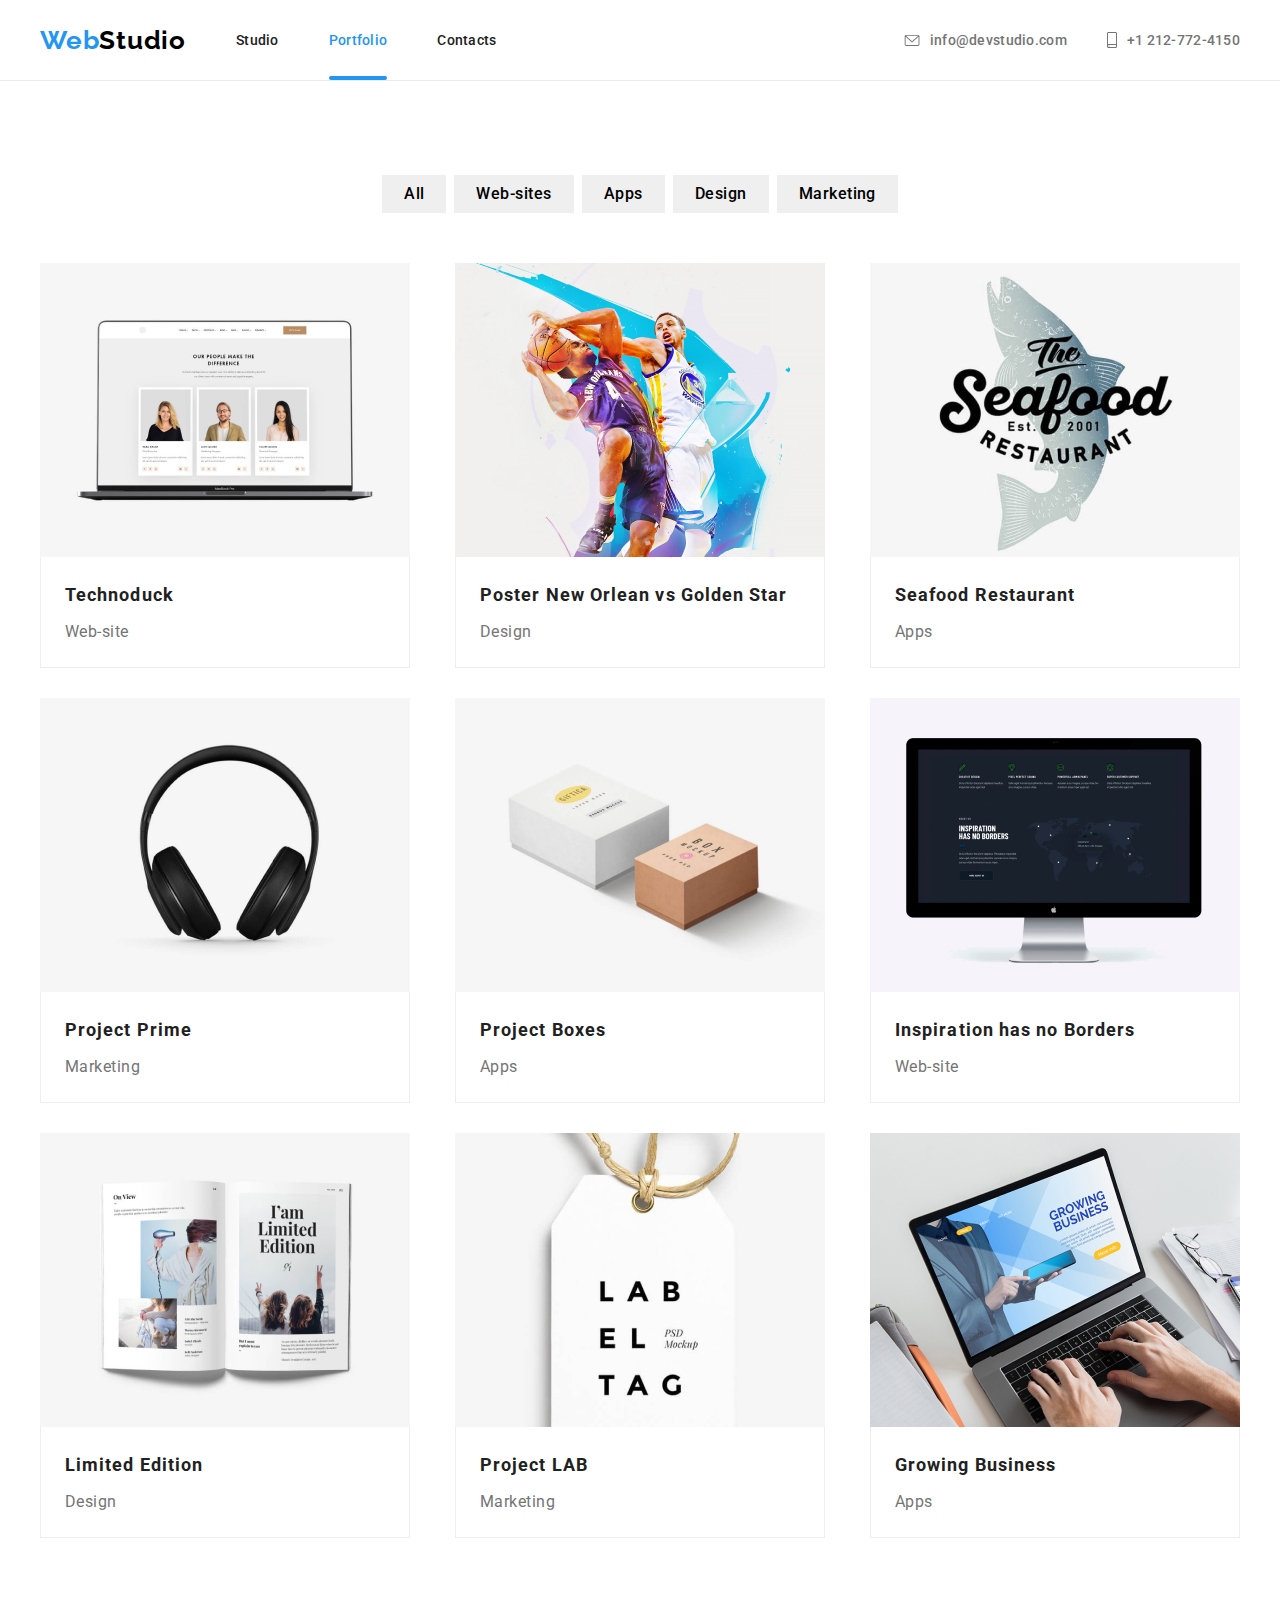
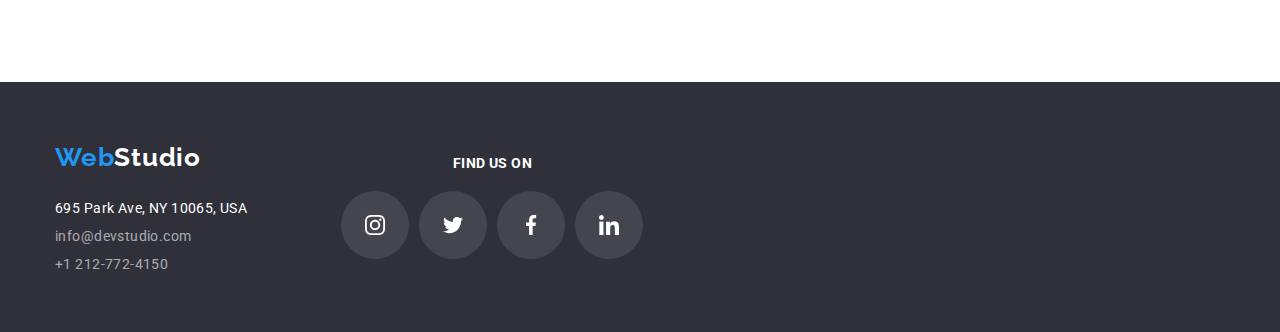
==== portofolio.html @ e187f2ac "homework-6" ====
<!DOCTYPE html>
<html lang="en">
  <head>
    <meta charset="UTF-8" />
    <meta name="viewport" content="width=device-width, initial-scale=1.0" />
    <title>Portofolio</title>
    <link rel="preconnect" href="https://fonts.googleapis.com" />
    <link rel="preconnect" href="https://fonts.gstatic.com"/>
    <link
      href="https://fonts.googleapis.com/css2?family=Dancing+Script&family=Raleway:wght@400;700&family=Roboto:wght@400;500;700;900&display=swap"
      rel="stylesheet"
    />
    <link rel="stylesheet" href="css/styles.css" />
  </head>

  <body>
    <!-- Section header -->
    <header class="header-page">
      <div class="global-container-nav">
        <nav class="navigation-bar">
          <a href="./index.html" class="header-logo"
            >Web<span class="word-logo">Studio</span>
          </a>
          <ul class="container-bar">
            <li>
              <a href="./index.html">Studio </a>
            </li>
            <li>
              <a href="./portofolio.html" class="current">Portfolio</a>
            </li>
            <li>
              <a href="#">Contacts</a>
            </li>
          </ul>
        </nav>
        <div class="items-contact">
        <a href="mailto:info@devstudio.com" class="contact-item"
          ><svg class="mail" width="16" height="12">
            <use xlink:href="./symbol-defs.svg#icon-envelope"></use></svg
          >info@devstudio.com</a
        >
        <a href="tel:+1-212-772-4150" class="contact-item"
          ><svg class="smartphone" width="10" height="16">
            <use xlink:href="./symbol-defs.svg#icon-smartphone"></use></svg
          >+1 212-772-4150</a
        >
      </div>
    </header>
    <main>
      <!-- Our projects -->
      <section class="section-projects">
        <div class="container-projects">
          <ul class="button-field list">
            <li>
              <button type="button" class="button-categories">
                <span class="button-title">All</span>
              </button>
            </li>
            <li>
              <button type="button" class="button-categories">
                <span class="button-title">Web-sites</span>
              </button>
            </li>
            <li>
              <button type="button" class="button-categories">
                <span class="button-title">Apps</span>
              </button>
            </li>
            <li>
              <button type="button" class="button-categories">
                <span class="button-title">Design</span>
              </button>
            </li>
            <li>
              <button type="button" class="button-categories">
                <span class="button-title">Marketing</span>
              </button>
            </li>
          </ul>
          <ul class="section-gallery list">
            <li class="portfolio-item">
              <img
                class="card-photo"
                src="./images/team.jpg"
                alt="Present the team"
                width="370"
              />
              <div class="card-information">
                <h3 class="card-title">Technoduck</h3>
                <p class="card-category">Web-site</p>
              </div>
                <p class="description-project">Technoduck is a state-of-the-art coronavirus distribution platform. Companies use this platform for digital espionage and attacks on competitors' secure servers.</p>
              </li>
            <li class="portfolio-item">
              <img
                class="card-photo"
                src="./images/basketball.jpg"
                alt="Two basketball players holding a high ball."
                width="370"
              />
              <div class="card-information">
                <h3 class="card-title">Poster New Orlean vs Golden Star</h3>
                <p class="card-category">Design</p>
              </div>
              <p class="description-project">Lorem ipsum dolor sit amet consectetur adipisicing elit. Tempora expedita, optio doloremque hic sequi necessitatibus exercitationem eum modi accusantium illum?</p>

            </li>
            <li class="portfolio-item">
              <img
                class="card-photo"
                src="./images/seafood.jpg"
                alt="Restaurant logo The Seafood"
                width="370"
              />
              <div class="card-information">
                <h3 class="card-title">Seafood Restaurant</h3>
                <p class="card-category">Apps</p>
              </div>
              <p class="description-project">Lorem ipsum dolor sit amet consectetur, adipisicing elit. Placeat accusamus reiciendis dolore error ad officiis libero quidem neque debitis nulla.</p>
            </li>
            <li class="portfolio-item">
              <img
                class="card-photo"
                src="./images/headsets.jpg"
                alt="Audio headsets"
                width="370"
              />
              <div class="card-information">
                <h3 class="card-title">Project Prime</h3>
                <p class="card-category">Marketing</p>
              </div>
              <p class="description-project">Lorem ipsum dolor sit, amet consectetur adipisicing elit. Accusantium, dignissimos ipsum ut velit porro architecto vitae esse quo fuga enim.</p>
            </li>
            <li class="portfolio-item">
              <img
                class="card-photo"
                src="./images/box.jpg"
                alt="Two boxes with message"
                width="370"
              />
              <div class="card-information">
                <h3 class="card-title">Project Boxes</h3>
                <p class="card-category">Apps</p>
              </div>
              <p class="description-project">Lorem ipsum dolor sit amet consectetur adipisicing elit. Sit consequuntur accusamus reprehenderit tenetur hic quis vitae corrupti ipsa ea perferendis.</p>
            </li>
            <li class="portfolio-item">
              <img
                class="card-photo"
                src="./images/presentation.jpg"
                alt="Presentation of the principales tasks with a motto"
                width="370"
              />
              <div class="card-information">
                <h3 class="card-title">Inspiration has no Borders</h3>
                <p class="card-category">Web-site</p>
              </div>
              <p class="description-project">Lorem ipsum dolor sit amet consectetur adipisicing elit. Nostrum consequuntur modi aperiam ullam unde animi quae sequi, atque delectus optio!</p>
            </li>
            <li class="portfolio-item">
              <img
                class="card-photo"
                src="./images/book.jpg"
                alt="An open book with a motto"
                width="370"
              />
              <div class="card-information">
                <h3 class="card-title">Limited Edition</h3>
                <p class="card-category">Design</p>
              </div>
              <p class="description-project">Lorem ipsum dolor sit amet consectetur adipisicing elit. Exercitationem ab provident natus enim magnam doloremque consequatur, sint facilis est quasi!</p>
            </li>
            <li class="portfolio-item">
              <img
                class="card-photo"
                src="./images/paper.jpg"
                alt="A paper gift with message LAB"
                width="370"
              />
              <div class="card-information">
                <h3 class="card-title">Project LAB</h3>
                <p class="card-category">Marketing</p>
              </div>
              <p class="description-project">Lorem ipsum dolor sit amet consectetur adipisicing elit. Enim necessitatibus voluptatum ea alias odio quidem dolor praesentium earum laudantium aliquid.</p>
            </li>
            <li class="portfolio-item">
              <img
                class="card-photo"
                src="./images/growing-business.jpg"
                alt="How to growing our business"
                width="370"
              />
              <div class="card-information">
                <h3 class="card-title">Growing Business</h3>
                <p class="card-category">Apps</p>
              </div>
              <p class="description-project">Lorem ipsum dolor sit amet consectetur adipisicing elit. Tempore ullam voluptate cupiditate quidem hic exercitationem minus incidunt eligendi earum expedita?</p>
            </li>
          </ul>
        </div>
      </section>
    </main>
    <!-- Section Footer -->
    <footer class="footer-page">
      <div class="container-footer">
        <div class="footer-page-flex">
          <div>
            <a href="./index.html" class="footer-logo"
              >Web<span class="word-logo-footer">Studio</span>
            </a>
            <address class="contact-items-footer">
              <ul>
                <li class="address-item">
                  <a
                    href="https://www.google.com/maps/place/695+Park+Ave,+New+York,+NY+10065,+Statele+Unite+ale+Americii/@40.7689034,-73.9676005,17z/data=!3m1!4b1!4m6!3m5!1s0x89c258ebe8836e8f:0xa007c44e7c4aa0eb!8m2!3d40.7688994!4d-73.9650256!16s%2Fg%2F11c250btd8?entry=ttu"
                    target="_blank"
                    rel="noopener nofollow noreferrer"
                    class="address-office"
                    >695 Park Ave, NY 10065, USA</a
                  >
                </li>
                <li class="address-item">
                  <a href="mailto:info@devstudio.com ">info@devstudio.com</a>
                </li>
                <li class="address-item">
                  <a href="tel:+1-212-772-4150">+1 212-772-4150</a>
                </li>
              </ul>
            </address>
          </div>
          <div class="container-icon-footer">
            <h2>find us on</h2>
            <ul class="footer-icon-social">
              <li class="item-icon-footer">
                <a
                  href="https://www.instagram.com/ "
                  class="link-icon-footer"
                  target="_blank"
                >
                  <svg class="icon-social-media">
                    <use
                      xlink:href="./symbol-defs.svg#icon-instagram"
                    ></use></svg
                ></a>
              </li>
              <li class="item-icon-footer">
                <a
                  href="https://twitter.com/"
                  class="link-icon-footer"
                  target="_blank"
                >
                  <svg class="icon-social-media">
                    <use xlink:href="./symbol-defs.svg#icon-twitter"></use></svg
                ></a>
              </li>
              <li class="item-icon-footer">
                <a
                  href="https://www.facebook.com/"
                  class="link-icon-footer"
                  target="_blank"
                >
                  <svg class="icon-social-media">
                    <use
                      xlink:href="./symbol-defs.svg#icon-facebook"
                    ></use></svg
                ></a>
              </li>
              <li class="item-icon-footer">
                <a
                  href="https://ro.linkedin.com/"
                  class="link-icon-footer"
                  target="_blank"
                >
                  <svg class="icon-social-media">
                    <use
                      xlink:href="./symbol-defs.svg#icon-linkedin"
                    ></use></svg
                ></a>
              </li>
            </ul>
          </div>
        </div>
      </div>
    </footer>
  </body>
</html>
---- css/styles.css ----
:root {
  --bkground-color: #fff;
  --bkground-title: #2f303a;
  --heading-title-color: #ffffff;
  --word1st-logo-color: #2196f3;
  --word2sd-logo-color: #000000;
  --word2sd-logo-footer: #fff;
  --links-color: #212121;
  --contacts-color: #757575;
  --links-pseudoclasses: #2196f3;
  --bkground-button: #2196f3;
  --headings-color: #212121;
  --paragraph-color: #757575;
  --font-family: "Roboto", "sans-serif";
  --color-title: #fff;
  --color-button-title: #fff;
  --bg-icon-targets: #f5f4fa;
  --bg-section-team: #f5f4fa;
  --bg-social-media-team: #fff;
  --bg-cards-team: #fff;
  --fill-social-media-team: #afb1b8;
  --fill-color-company: #afb1b8;
  --border-color-company: #afb1b8;
  --fill-company-hover: #2196f3;
  --border-company-hover: #2196f3;
  --color-address: #fff;
  --color-contacts-footer: #ffffff99;
  --headings-color-footer: #fff;
  --fill-social-media-footer: #fff;
  --bg-social-media-footer: rgba(255, 255, 255, 0.1);
  --fill-social-media-hover: #fff;
  --bg-social-media-hover: #2196f3;
  --border-bottom-links-nav: rgba(33, 150, 243, 1);
  --time-tranzition-hover: 250ms cubic-bezier(0.4, 0, 0.2, 1);
  /* Modal window */
  --modal-bg: rgba(0, 0, 0, 0.2);
  --modal-content-bg: rgba(255, 255, 255, 1);
  --close-btn-bg: #fff;
  --close-btn-color: rgba(0, 0, 0, 1);
  --close-btn-border: rgba(0, 0, 0, 0.1);
  --close-btn-hover: rgba(33, 150, 243, 1);
  --title-modal: #212121;
  --label-title: #757575;
  --fill-input-svg: rgba(33, 150, 243, 1);
  --placeholder-color: rgba(117, 117, 117, 0.5);
  --border-input-form: 1px solid rgba(33, 33, 33, 0.2);
  --border-focus-input-form: 1px solid #2196f3;
  --title-terms: #757575;
  --title-link-terms: #2196f3;
  --color-btn-validate: #fff;
  --bg-btn-validate: #188ce8;

  /* Variabiles Portofolio */
  --color-button: #212121;
  --bg-shadow-button-categories: #f5f4fa;
  --color-button-hover: #fff;
  --color-button-active: #fff;
  --bg-button-hover: #2196f3;
  --bg-button-active: #2196f3;
  --color-border-card: rgba(238, 238, 238, 1);
  --bg-shadow-cards: #fff;
}

body {
  font-family: var(--font-family);
  width: 100vw;
  margin: 0;
}
p,
h1,
h2,
h3,
h4,
h5,
h6 {
  margin: 0;
}
ul,
li {
  margin: 0;
  padding: 0;
}
img {
  display: block;
  max-width: 100%;
  height: auto;
}
main {
  width: 100vw;
  height: auto;
}
/* Header logo */
.header-page {
  background-color: var(--bk-color);
  font-family: "Raleway", sans-serif;
  display: flex;
  align-items: center;
  justify-content: center;
  border-bottom: 1px solid #ececec;
}
.header-logo {
  display: block;
  color: var(--word1st-logo-color);
  font-family: Raleway;
  font-size: 1.625rem;
  font-style: normal;
  font-weight: 700;
  line-height: normal;
  letter-spacing: 0.04875rem;
  text-decoration: none;
  /* width: 145px; */
  padding-top: 24px;
  padding-bottom: 25px;
  margin-right: 50px;
}
.word-logo {
  color: var(--word2sd-logo-color);
}

.header-logo:active {
  color: var(--links-pseudoclasses);
}
/* Navigation bar*/
.global-container-nav {
  max-width: 1200px;
  width: 100vw;
  margin: 0 auto;
  display: flex;
  justify-content: space-between;
}
.navigation-bar {
  display: flex;
  align-items: center;
  /* width: 497px; */
  justify-content: space-between;
}
.container-bar {
  display: flex;
  align-items: center;
  list-style: none;
  /* width: 259px;  */
  padding: 32px 0;
}
.container-bar li:not(:last-child) {
  margin-right: 50px;
}

.header-page .container-bar a {
  display: block;
  color: var(--links-color);
  font-family: Roboto;
  font-size: 0.875rem;
  font-style: normal;
  font-weight: 500;
  line-height: normal;
  letter-spacing: 0.0175rem;
  text-decoration: none;
  transition: color var(--time-tranzition-hover);
}
.header-page .container-bar a:hover,
.header-page .container-bar .item-bar a:focus {
  color: var(--links-pseudoclasses);
}
.header-page .container-bar a:active {
  color: var(--links-pseudoclasses);
}
.header-page .container-bar .current {
  color: var(--links-pseudoclasses);
  position: relative;
  /* border-bottom: 4px solid var(--border-bottom-links-nav);
        border-radius: 2px;
         padding-bottom: 24px;  */
}

.current::after {
  content: "";
  position: absolute;
  top: 44px;
  display: block;
  width: 100%;
  height: 4px;
  background-color: var(--border-bottom-links-nav);
  border-radius: 2px;
}
.header-page .contact-item:not(:last-child) {
  margin-right: 40px;
}

.items-contact {
  display: flex;
  align-items: center;
  padding-top: 32px;
  padding-bottom: 32px;
}
.mail {
  margin-right: 10px;
}
.smartphone {
  margin-right: 10px;
}

.items-contact:not(:last-child) {
  margin-right: 40px;
}

.items-contact a {
  color: var(--contacts-color);
  font-family: Roboto;
  font-size: 0.875rem;
  font-style: normal;
  font-weight: 500;
  line-height: normal;
  letter-spacing: 0.0175rem;
  text-decoration: none;
  display: flex;
  align-items: center;
  transition: color var(--time-tranzition-hover);
}
.contact-item svg {
  fill: currentColor;
}

.header-page .contact-item:hover,
.header-page .contact-item:focus {
  color: var(--links-pseudoclasses);
}
/* Section title page*/
.section-title {
  background-color: var(--bkground-title);
  display: flex;
  justify-content: center;
  margin: 0 auto;
  background-color: #c4c4c4;
  background-image: linear-gradient(
      rgba(47, 48, 58, 0.4),
      rgba(47, 48, 58, 0.4)
    ),
    url("../images/background.jpg");
  height: 100%;
  background-size: cover;
  background-position: center;
}
.container-title {
  max-width: 1200px;
  width: 100vw;
  display: flex;
  align-items: center;
  flex-direction: column;
  padding: 200px 0;
  margin: 0 auto;
}
.container-title h1 {
  color: var(--heading-title-color);
  text-align: center;
  font-family: Roboto;
  font-size: 2.75rem;
  font-style: normal;
  font-weight: 900;
  line-height: 3.75rem;
  letter-spacing: 0.165rem;
  text-transform: uppercase;
  width: 696px;
  margin-bottom: 30px;
}

/* .title-button{
    color: var(--color-button-title);
    text-align: center;
    font-family: inherit;
    font-size: 1rem;
    font-style: normal;
    font-weight: 700;
    line-height: 1.875rem;
    letter-spacing: 0.06rem;
    width: 161px;
    } */
.request {
  color: var(--color-button-title);
  text-align: center;
  font-family: inherit;
  font-size: 1rem;
  font-style: normal;
  font-weight: 700;
  line-height: 1.875rem;
  letter-spacing: 0.06rem;
  border-radius: 0.25rem;
  background-color: var(--bkground-button);
  box-shadow: 0px 4px 4px 0px #00000026;
  border: none;
  padding: 10px 20px;
  transition: background-color var(--time-tranzition-hover),
    color var(--time-tranzition-hover);
}
.section-title .request:hover {
  background-color: #188ce8;
  color: #ffffff;
}

/* Modal */
.modal {
  position: fixed;
  left: 0px;
  top: 0px;
  width: 100%;
  height: 100%;
  background-color: var(--modal-bg);
  display: flex;
  justify-content: center;
  align-items: center;
  /* varianta 1
        transition: visibility var(--time-tranzition-hover), 
                    opacity var(--time-tranzition-hover);  */
  /* animation: animate75 3000ms 1 1000ms; */
  transition: opacity 0.15s linear;
}

.is-hidden {
  visibility: hidden;
  opacity: 0;
}

.modal-content {
  position: relative;
  width: 528px;
  height: 581px;
  background-color: var(--modal-content-bg);
  box-shadow: 0px 1px 3px rgba(0, 0, 0, 0.12), 0px 1px 1px rgba(0, 0, 0, 0.14),
    0px 2px 1px rgba(0, 0, 0, 0.2);
  border-radius: 4px;
  padding: 40px;
  /* varianta 1
        transition-property:background-color var(--time-tranzition-hover), 
                            box-shadow var(--time-tranzition-hover), 
                            border-radius var(--time-tranzition-hover); */
  /* varianta2
        animation: animate75 3000ms 1 1000ms; */
  /* varianta 3
        animation: fadeIn 5s forwards; */
  /* varainta 4 */
  transition: opacity 0.15s linear;
}
/* @keyframes fadeIn {

        from {
             opacity: 0;
             }
        to { 
            opacity: 1; 
        }
      } */
/* varianta2
      @keyframes animate75 {
        0% {
          transform: scale(1);
        }
      
        50% {
          transform: scale(0.75);
        }
      
        100% {
          transform: scale(1);
        }
     } */

.modal-header .close-btn {
  position: absolute;
  right: 8px;
  top: 8px;
  height: 30px;
  width: 30px;
  padding: 6px;
  border-radius: 50%;
  border: 1px solid var(--close-btn-border);
  cursor: pointer;
  transition: fill var(--time-tranzition-hover);
}
.modal-header .close-btn:hover {
  fill: var(--close-btn-hover);
}
.modal-header {
  margin-bottom: 12px;
}
.title-modal {
  color: var(--title-modal);
  text-align: center;
  font-family: Roboto;
  font-size: 20px;
  font-style: normal;
  font-weight: 700;
  line-height: normal;
  letter-spacing: 0.6px;
}
/* Form for modal */
.contact-form {
  display: flex;
  flex-direction: column;
  gap: 10px;
}
.form-section {
  display: flex;
  flex-direction: column;
  gap: 4px;
}
.container-input {
  display: flex;
  flex-direction: column;
  position: relative;
  cursor: pointer;
}
.title-label {
  color: var(--label-title);
  font-family: Roboto;
  font-size: 12px;
  font-style: normal;
  font-weight: 400;
  line-height: normal;
  letter-spacing: 0.12px;
}
.input-contacts {
  height: 40px;
  padding: 11px 12px 11px 42px;
}
.icon-modal {
  width: 18px;
  height: 18px;
  position: absolute;
  /* daca punem 50% centraza doar coltul. Pentru a centra tot iconul facem 18/2=9 */
  top: calc(50% - 9px);
  left: 12px;
  transition: fill var(--time-tranzition-hover);
}
.input-contacts:focus + .icon-modal {
  fill: var(--fill-input-svg);
}
.reviews {
  height: 120px;
  padding: 12px 16px;
}

.input-contacts,
.reviews {
  flex-shrink: 0;
  border-radius: 4px;
  border: var(--border-input-form);
  outline: none;
  cursor: pointer;
  transition: border var(--time-tranzition-hover);
}
.reviews::placeholder {
  color: var(--placeholder-color);
  font-family: Roboto;
  font-size: 12px;
  font-style: normal;
  font-weight: 400;
  line-height: normal;
  letter-spacing: 0.12px;
}
.input-contacts:focus,
.reviews:focus {
  border-radius: 4px;
  border: var(--border-focus-input-form);
  cursor: pointer;
}
.footer-form {
  display: flex;
  justify-content: center;
  align-items: center;
  margin-top: 30px;
}
.terms-and-conditions {
  margin-top: 20px;
  display: flex;
  flex-direction: row;
  justify-content: center;
  align-items: center;
  position: relative;
}
.terms-and-conditions input {
  margin: 0 7px 0 0;
}
.title-terms {
  color: var(--title-terms);
  font-family: Roboto;
  font-size: 14px;
  font-style: normal;
  font-weight: 400;
  line-height: 24px; /* 171.429% */
  letter-spacing: 0.42px;
}
.title-terms a {
  color: var(--title-link-terms);
  text-decoration: underline;
}
.icon-check {
  position: absolute;
  width: 16px;
  height: 15px;
  top: calc(50% - 7.5px);
  left: 57px;
}
.terms-and-conditions input:not(:checked) {
  visibility: hidden;
}
.terms-and-conditions input:checked + .title-terms > .icon-check {
  display: none;
}

.btn-validate {
  color: var(--color-btn-validate);
  text-align: center;
  font-family: Roboto;
  font-size: 16px;
  font-style: normal;
  font-weight: 700;
  line-height: 30px; /* 187.5% */
  letter-spacing: 0.96px;
  padding: 10px 80px;
  border: none;
  border-radius: 4px;
  background-color: var(--bg-btn-validate);
  cursor: pointer;
  transition: background-color var(--time-tranzition-hover),
    color var(--time-tranzition-hover) box-shadow var(--time-tranzition-hover);
}

.btn-validate:hover,
.btn-validate:focus {
  background-color: rgba(24, 140, 232, 1);
  color: rgba(255, 255, 255, 1);
  box-shadow: 0px 4px 4px 0px rgba(0, 0, 0, 0.15);
}
/* Section our targets */
.items-targets {
  max-width: 1200px;
  width: 100vw;
  margin: 0 auto;
}

.container-targets {
  display: flex;
  flex-wrap: wrap;
  justify-content: space-between;
  margin: 0 auto;
  padding: 94px 0px 94px 0px;
  list-style: none;
  gap: 30px;
}
.container-targets .item-target {
  max-width: calc((100% - 90px) / 4);
}
/* .container-targets div{
        max-width: calc((100% - 90px) / 4);
    } */
.target-title {
  display: block;
  color: var(--headings-color);
  font-family: inherit;
  font-size: 0.875rem;
  font-style: normal;
  font-weight: 700;
  line-height: normal;
  letter-spacing: 0.02625rem;
  text-transform: uppercase;
  /* width: 270px; */
  margin-bottom: 10px;
  margin-top: 30px;
  padding: 0;
}

.target-info {
  display: block;
  color: var(--paragraph-color);
  font-family: inherit;
  font-size: 0.875rem;
  font-style: normal;
  font-weight: 400;
  line-height: 1.5rem;
  letter-spacing: 0.02625rem;
  /* max-width: 270px; */
}

.item-target .icon-targets {
  display: inline-block;
  justify-content: center;
  align-items: center;
  margin: 0 auto;
  /* width: 270px;
        height: 120px; */
  padding: 25px 100px;
  background-color: var(--bg-icon-targets);
  border-radius: 4px;
}

/* Section What we do */
.container-servicies {
  max-width: 1200px;
  width: 100vw;
  margin: 0 auto;
}
.container-servicies .items-servicies {
  list-style: none;
  display: flex;
  justify-content: space-between;
  padding-bottom: 94px;
}
.items-servicies .item-photo-servicies {
  max-width: calc((100% - 60px) / 3);
  position: relative;
  /* in cazul in care vreau sa adaug suprapunerea. In acest caz ascund continutul din partea de jos
        overflow: hidden; */
}
.items-servicies .item-photo-servicies:not(:last-child) {
  margin-right: 30px;
}
.items-servicies .item-photo-servicies:last-child(3n) {
  margin-right: 0;
}

.servicies {
  color: var(--headings-color);
  text-align: center;
  font-family: inherit;
  font-size: 2.25rem;
  font-style: normal;
  font-weight: 700;
  line-height: normal;
  letter-spacing: 0.0675rem;
  margin-bottom: 50px;
}
.tranzition-servicies {
  background-color: rgba(47, 48, 58, 0.8);
  width: 370px;
  height: 70px;
  display: flex;
  justify-content: center;
  align-items: center;
  position: absolute;
  bottom: 0;
  left: 0;
  /* la suprapunere adaug aceste doua propr
     transform: translateY(100%);
    transition: transform var(--time-tranzition-hover) ease-in-out;  */
}
/* efectul se face atunci cand dam hover pe imagine
.item-photo-servicies:hover .tranzition-servicies{
    transform: translateY(0);
} */

.tranzition-servicies > p {
  color: #fff;
  text-align: center;
  font-family: Roboto;
  font-size: 14px;
  font-style: normal;
  font-weight: 700;
  line-height: normal;
  letter-spacing: 0.42px;
  text-transform: uppercase;
}
/* Section Our Team */
.section-team {
  background-color: var(--bg-section-team);
}
.container-team {
  max-width: 1200px;
  width: 100vw;
  margin-left: auto;
  margin-right: auto;
  padding: 94px 0;
}
.items-team {
  list-style: none;
  display: flex;
  gap: 30px;
  padding: 0;
  justify-content: space-between;
}
.item-icon-social {
  list-style: none;
  display: flex;
  justify-content: center;
  margin: 0;
  padding: 0;
  padding-bottom: 30px;
}
.item-icon-social .item-list-social:not(:last-child) {
  margin-right: 10px;
}
.item-list-social {
  max-width: calc((100% - 30px) / 4);
}

.item-list-social:nth-last-child(4n) {
  margin-right: 0;
}
.link-icon-social {
  display: flex;
  align-items: center;
  margin: 0;
  width: 44px;
  height: 44px;
  flex-shrink: 0;
  background-color: var(--bg-social-media-team);
  fill: var(--fill-social-media-team);
  transition: background-color var(--time-tranzition-hover),
    fill var(--time-tranzition-hover);
  border-radius: 50%;
}

.link-icon-social:hover {
  fill: var(--fill-social-media-hover);
  background-color: var(--bg-social-media-hover);
  /* border-radius: 50%; */
}
.icon-social-media:hover,
.icon-social-media:focus {
  display: block;
  color: currentColor;
}
.icon-social-media {
  padding: 12px;
  width: 20px;
  height: 20px;
  flex-shrink: 0;
}

.items-team > li {
  max-width: calc((100% - 90px) / 4);
  border-radius: 0rem 0rem 0.25rem 0.25rem;
  background: var(--bg-cards-team);
  box-shadow: 0px 2px 1px 0px #00000033, 0px 1px 1px 0px #00000024,
    0px 1px 3px 0px #0000001f;
}
.footer-card {
  padding-top: 30px;
  padding-bottom: 30px;
}

.section-team .about-team {
  color: var(--headings-color);
  text-align: center;
  font-family: inherit;
  font-size: 2.25rem;
  font-style: normal;
  font-weight: 700;
  line-height: normal;
  letter-spacing: 0.0675rem;
  margin-bottom: 50px;
}

.title-name {
  color: var(--headings-color);
  text-align: center;
  font-family: inherit;
  font-size: 1rem;
  font-style: normal;
  font-weight: 500;
  line-height: normal;
  letter-spacing: 0.03rem;
  margin-bottom: 10px;
}

.training {
  color: var(--paragraph-color);
  text-align: center;
  font-family: inherit;
  font-size: 1rem;
  font-style: normal;
  font-weight: 400;
  line-height: normal;
  letter-spacing: 0.03rem;
}
/* Regular Customers */
.container-client h2 {
  color: var(--headings-color);
  text-align: center;
  font-family: inherit;
  font-size: 36px;
  font-style: normal;
  font-weight: 700;
  line-height: normal;
  letter-spacing: 1.08px;
  text-align: center;
  margin-bottom: 50px;
}
.container-client {
  max-width: 1200px;
  width: 100vw;
  padding: 94px 0px 94px 0px;
  margin: 0 auto;
}
.items-client {
  list-style: none;
  display: flex;
}
.item-icon-client:not(:last-child) {
  margin-right: 30px;
}
.items-client .item-icon-client {
  max-width: calc((100% - 150px) / 6);
}
.link-client {
  display: flex;
  justify-content: center;
  align-items: center;
  fill: var(--fill-color-company);
  height: 92px;
  border-radius: 4px;
  border: 1px solid var(--border-color-company);
  transition: fill var(--time-tranzition-hover),
    border var(--time-tranzition-hover);
}
.link-client:hover,
.link-client:focus {
  fill: var(--fill-company-hover);
  border-color: var(--border-company-hover);
}
/* Section Footer */
.footer-page {
  background-color: var(--bkground-title);
  display: flex;
  justify-content: space-around;
}
.container-footer {
  max-width: 1200px;
  width: 100vw;
  display: flex;
  flex-direction: column;
}

.footer-logo {
  display: block;
  color: var(--word1st-logo-color);
  font-family: Raleway;
  font-size: 1.625rem;
  font-style: normal;
  font-weight: 700;
  line-height: normal;
  letter-spacing: 0.04875rem;
  text-decoration: none;
  margin-bottom: 28px;
  width: 145px;
}
.word-logo {
  color: var(--word2sd-logo-color);
}

.footer-logo:active {
  color: var(--links-pseudoclasses);
}
.word-logo-footer {
  color: var(--word2sd-logo-footer);
}
.contact-items-footer {
  max-width: 231px;
}
.contact-items-footer ul {
  list-style: none;
  padding: 0;
  margin: 0;
}
.address-item .address-office {
  color: var(--color-address);
  font-family: inherit;
  font-size: 0.875rem;
  font-style: normal;
  line-height: normal;
  letter-spacing: 0.02625rem;
}
.address-item a {
  display: block;
  color: var(--color-contacts-footer);
  font-family: inherit;
  font-size: 0.875rem;
  font-style: normal;
  line-height: normal;
  letter-spacing: 0.02625rem;
  text-decoration: none;
}
.address-item:not(:last-child) {
  margin-bottom: 12px;
}
.contact-items-footer .address-item a:hover,
.contact-items-footer .address-item a:focus {
  color: var(--links-pseudoclasses);
}

/* Section icon footer */
.container-icon-footer h2 {
  color: var(--headings-color-footer);
  font-family: Roboto;
  font-size: 14px;
  font-style: normal;
  font-weight: 700;
  line-height: normal;
  letter-spacing: 0.42px;
  text-transform: uppercase;
  margin-bottom: 20px;
}
.footer-icon-social {
  list-style: none;
  display: flex;
  align-items: center;
}
.container-icon-footer {
  display: flex;
  flex-direction: column;
  justify-content: center;
  align-items: center;
}
.footer-page-flex {
  display: flex;
  padding: 60px 15px;
}
.footer-page-flex > div {
  margin-right: 94px;
}
.link-icon-footer {
  fill: var(--fill-social-media-footer);
  background-color: var(--bg-social-media-footer);
  border-radius: 50%;
  padding: 12px;
  width: 44px;
  height: 44px;
  margin: 0;
  display: flex;
  justify-content: center;
  align-items: center;
  transition: fill var(--time-tranzition-hover),
    background-color var(--time-tranzition-hover);
}
.icon-social-media {
  width: 20px;
  height: 20px;
}
.link-icon-footer:hover,
.link-icon-footer:hover {
  fill: var(--fill-social-media-hover);
  background-color: var(--bg-social-media-hover);
}
.item-icon-footer:not(:last-child) {
  margin-right: 10px;
}
/* Page Portofolio */
/* .button-field {
        list-style: none; */

/* .visually-hidden {
            position: absolute;
            width: 1px;
            height: 1px;
            margin: -1px;
            border: 0;
            padding: 0;
            white-space: nowrap;
            clip-path: inset(100%);
            clip: rect(0 0 0 0);
            overflow: hidden;
          }  */

.container-projects {
  max-width: 1200px;
  width: 100vw;
  margin: 94px auto;
}

.list {
  list-style: none;
}
.button-field {
  display: flex;
  justify-content: center;
  gap: 8px;
}

.button-categories {
  display: inline-block;
  font-family: inherit;
  text-align: center;
  font-family: inherit;
  font-size: 1rem;
  font-style: normal;
  font-weight: 500;
  line-height: 1.625rem;
  letter-spacing: 0.03rem;
  padding: 6px 22px 6px 22px;
  border: none;
  transition: background-color var(--time-tranzition-hover),
    color var(--time-tranzition-hover), box-shadow var(--time-tranzition-hover);
}
/* .button-field .button-title{
        /* color: var(--color-button); 
        display: inline-block;
        font-family: inherit; 
        text-align: center;
        font-family: inherit;
        font-size: 1rem;
        font-style: normal;
        font-weight: 500;
        line-height: 1.625rem; 
        letter-spacing: 0.03rem;
        padding: 6px 22px 6px 22px;
    }*/
.button-categories:hover,
.button-categories:focus {
  border-radius: 0.25rem;
  background-color: var(--bg-shadow-button-categories);
  box-shadow: 0px 2px 2px 0px #0000001f, 0px 1px 2px 0px #00000014,
    0px 3px 1px 0px #0000001a;
}
.button-categories:hover,
.button-categories:focus {
  color: var(--color-button-hover);
  background-color: var(--bg-button-hover);
}
.button-categories:active {
  color: var(--color-button-active);
  background-color: var(--bg-button-active);
}

/* Section Gallery */
.section-gallery {
  display: flex;
  flex-wrap: wrap;
  flex-direction: row;
  justify-content: space-between;
  gap: 30px;
  padding: 50px 0;
}
.section-gallery .portfolio-item {
  /* flex-basis: calc((100% - nr de gap dintre imag pe linie * valoarea gap)/nr imag dintr-o linie) */
  max-width: calc((100% - 60px) / 3);
  /* margin-right: 30px;
        margin-bottom: 30px; */
}
/* .section-gallery .portfolio-item:nth-last-child(-n + 3){
        margin-right: 0;
        margin-bottom: 0;

    } */
/* .section-gallery .portfolio-item:nth-child(3n){
        margin-right: 0;
    } */

.card-title {
  display: block;
  color: var(--headings-color);
  font-family: inherit;
  font-size: 1.125rem;
  font-style: normal;
  font-weight: 700;
  line-height: 2.25rem;
  letter-spacing: 0.0675rem;
  margin-top: 0;
  margin-bottom: 4px;
  /* width: 322px; */
}
.card-category {
  display: block;
  color: var(--paragraph-color);
  font-family: inherit;
  font-size: 1rem;
  font-style: normal;
  font-weight: 400;
  line-height: 1.875rem;
  letter-spacing: 0.03rem;
  /* width: 332px; */
}

.card-information {
  padding: 20px 24px;
  border: 1px solid var(--color-border-card);
  border-top: transparent;
}
.portfolio-item {
  transition: background-color var(--time-tranzition-hover),
    box-shadow var(--time-tranzition-hover);
}
.section-gallery .portfolio-item:hover,
.section-gallery .portfolio-item:focus {
  background-color: var(--bg-shadow-cards);
  box-shadow: 1px 4px 6px 0px rgba(0, 0, 0, 0.16),
    0px 4px 4px 0px rgba(0, 0, 0, 0.06), 0px 1px 1px 0px rgba(0, 0, 0, 0.12);
}

.portfolio-item {
  position: relative;
  overflow: hidden;
  margin: 0;
}

.card-information {
  position: relative;
  background-color: #fff;
  z-index: 2;
}

.description-project {
  color: #fff;
  font-family: Roboto;
  z-index: 1;
  background-color: rgba(33, 150, 243, 0.9);
  padding: 63px 24px 91px 24px;
  position: absolute;
  /* width: 100%; */
  height: 100%;
  top: 0;
  left: 0;
  transform: translateY(100%);
  transition: transform 250ms ease-in-out;
}
.description-project > p {
  font-size: 18px;
  font-style: normal;
  font-weight: 400;
  line-height: 28px;
  letter-spacing: 0.54px;
}
.portfolio-item:hover p {
  transform: translateY(0);
}
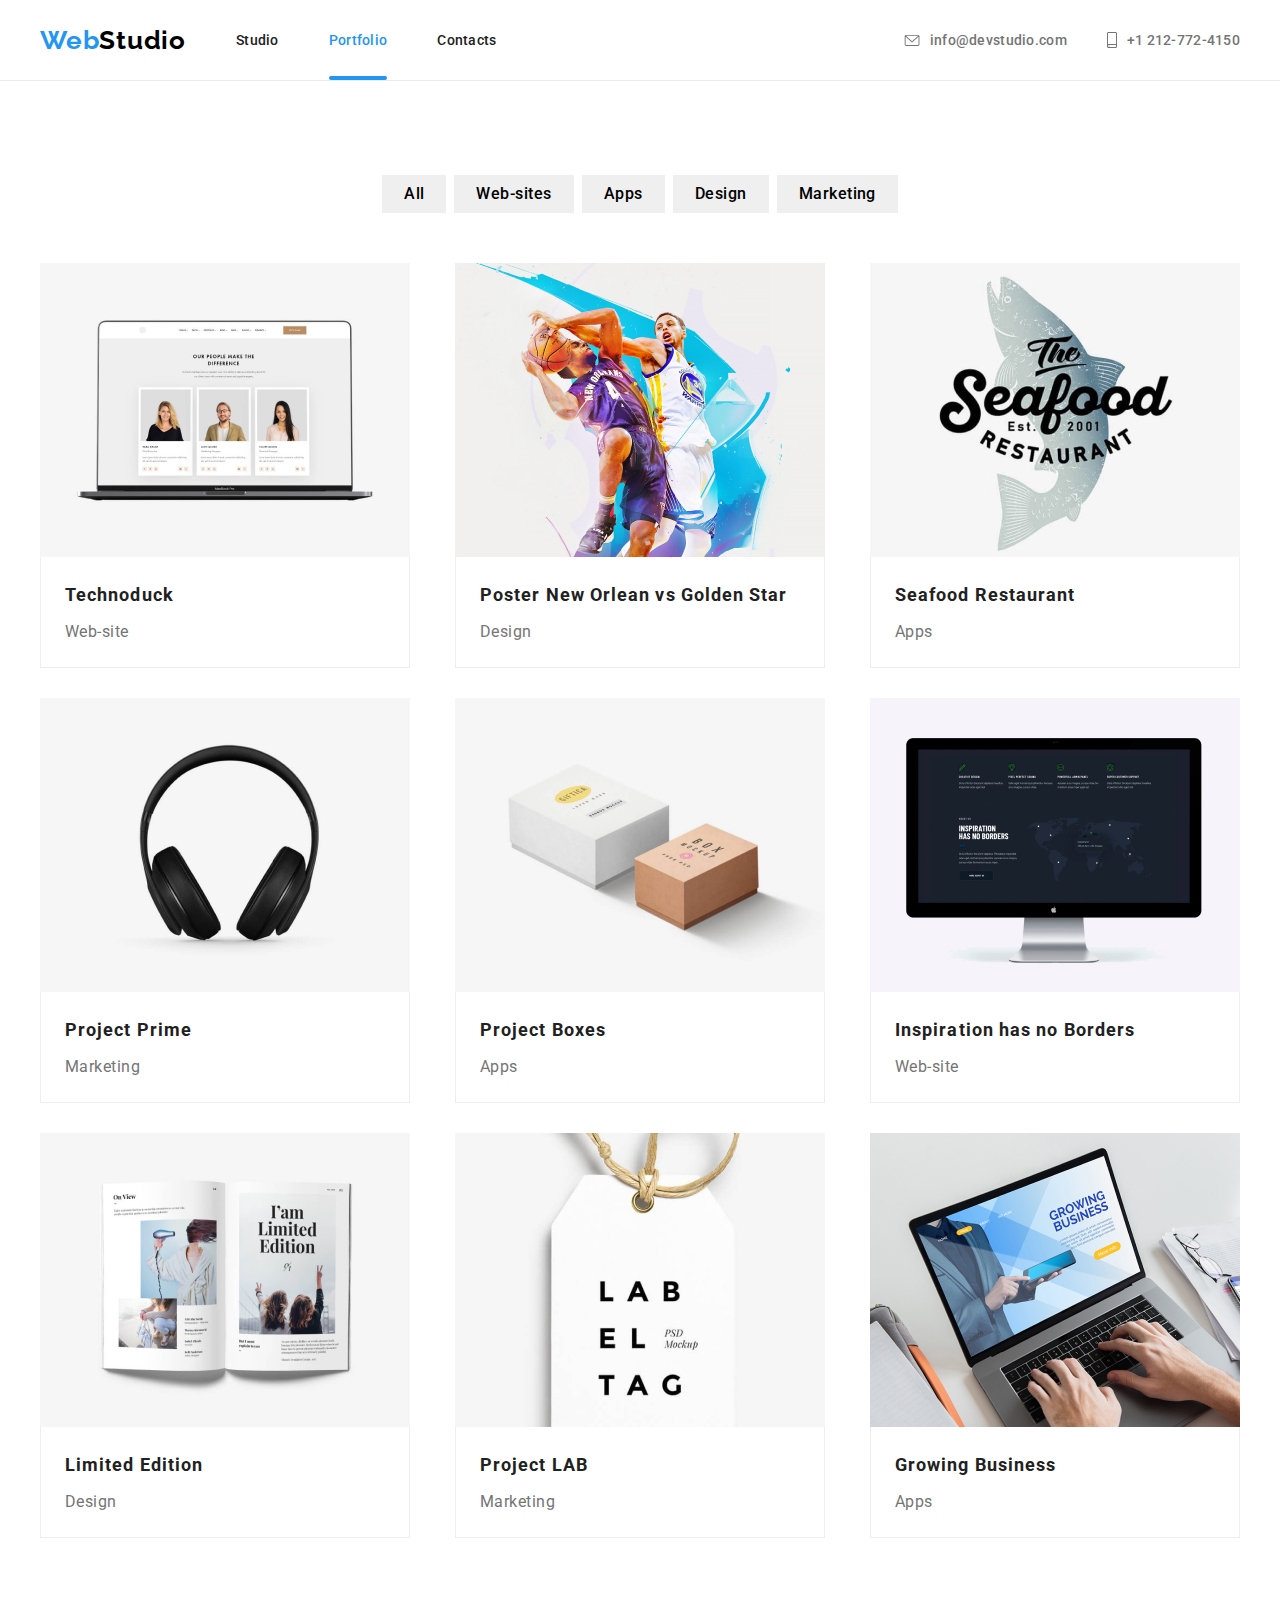
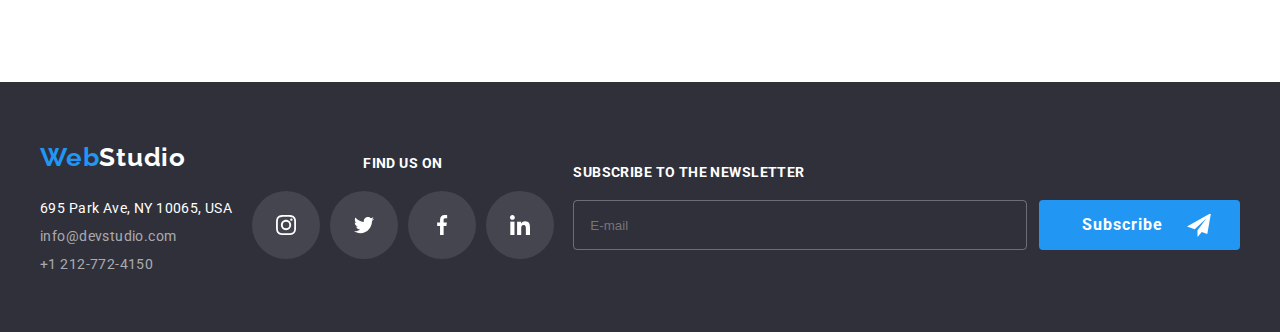
==== commit a043fd93: "add form subscribe" ====
--- a/portofolio.html
+++ b/portofolio.html
@@ -279,6 +279,17 @@
               </li>
             </ul>
           </div>
+          <form action="" method="get" class="subscribe-newsletter">
+              <label class="label-newsletter" for="user-email">Subscribe to the newsletter</label>
+              <div class="input-subscribe">
+                <input class="input-email" type="email" name="email" id="user-mail" placeholder="E-mail" required>
+              <button class="btn-subscribe" type="submit">Subscribe
+              <svg class="icon-send-email">
+                <use xlink:href="./symbol-defs.svg#icon-icon-send"></use>
+              </svg>
+            </button>
+            </div>
+          </form>
         </div>
       </div>
     </footer>
--- a/css/styles.css
+++ b/css/styles.css
@@ -367,8 +367,8 @@
   position: absolute;
   right: 8px;
   top: 8px;
-  height: 30px;
-  width: 30px;
+  height: 16px;
+  width: 16px;
   padding: 6px;
   border-radius: 50%;
   border: 1px solid var(--close-btn-border);
@@ -384,7 +384,7 @@
 .title-modal {
   color: var(--title-modal);
   text-align: center;
-  font-family: Roboto;
+  font-family: var(--font-family);
   font-size: 20px;
   font-style: normal;
   font-weight: 700;
@@ -410,7 +410,7 @@
 }
 .title-label {
   color: var(--label-title);
-  font-family: Roboto;
+  font-family: var(--font-family);
   font-size: 12px;
   font-style: normal;
   font-weight: 400;
@@ -449,7 +449,7 @@
 }
 .reviews::placeholder {
   color: var(--placeholder-color);
-  font-family: Roboto;
+  font-family: var(--font-family);
   font-size: 12px;
   font-style: normal;
   font-weight: 400;
@@ -481,7 +481,7 @@
 }
 .title-terms {
   color: var(--title-terms);
-  font-family: Roboto;
+  font-family: var(--font-family);
   font-size: 14px;
   font-style: normal;
   font-weight: 400;
@@ -509,11 +509,11 @@
 .btn-validate {
   color: var(--color-btn-validate);
   text-align: center;
-  font-family: Roboto;
+  font-family: var(--font-family);
   font-size: 16px;
   font-style: normal;
   font-weight: 700;
-  line-height: 30px; /* 187.5% */
+  line-height: 30px;
   letter-spacing: 0.96px;
   padding: 10px 80px;
   border: none;
@@ -638,6 +638,7 @@
   position: absolute;
   bottom: 0;
   left: 0;
+  max-width: 100%;
   /* la suprapunere adaug aceste doua propr
      transform: translateY(100%);
     transition: transform var(--time-tranzition-hover) ease-in-out;  */
@@ -911,11 +912,13 @@
 }
 .footer-page-flex {
   display: flex;
-  padding: 60px 15px;
-}
-.footer-page-flex > div {
+  justify-content: space-between;
+  /* padding: 60px 15px; */
+  padding: 60px 0 60px 0;
+}
+/* .footer-page-flex > div {
   margin-right: 94px;
-}
+} */
 .link-icon-footer {
   fill: var(--fill-social-media-footer);
   background-color: var(--bg-social-media-footer);
@@ -942,6 +945,95 @@
 .item-icon-footer:not(:last-child) {
   margin-right: 10px;
 }
+.subscribe-newsletter {
+  display: flex;
+  flex-direction: column;
+  justify-content: center;
+}
+
+.label-newsletter {
+  color: #fff;
+  font-family: var(--font-family);
+  font-size: 14px;
+  font-style: normal;
+  font-weight: 700;
+  line-height: normal;
+  letter-spacing: 0.42px;
+  text-transform: uppercase;
+  margin-bottom: 20px;
+}
+.input-subscribe {
+  display: flex;
+  flex-direction: row;
+  gap: 12px;
+  padding: 0;
+}
+.input-email {
+  /* width: 358px; */
+  background-color: transparent;
+  border-radius: 4px;
+  border: 1px solid rgba(255, 255, 255, 0.3);
+  padding-top: 15px;
+  padding-left: 16px;
+  padding-bottom: 15px;
+  padding-right: 259px;
+  outline: none;
+  cursor: pointer;
+  transition: border var(--time-tranzition-hover);
+}
+
+.input-email:focus {
+  border-radius: 4px;
+  border: 1px solid #2196f3;
+  box-shadow: 0px 4px 4px 0px rgba(0, 0, 0, 0.15);
+  cursor: pointer;
+}
+.input-email[type="email"] {
+  color: #fff;
+  /* flex: 0 0 295px; marim chenarul in care scriem*/
+}
+
+.label-newsletter ::placeholder {
+  color: rgba(255, 255, 255, 0.6);
+  font-family: var(--font-family);
+  font-size: 16px;
+  font-style: normal;
+  font-weight: 400;
+  line-height: 20px; /* 125% */
+  letter-spacing: 0.48px;
+}
+/* .btn-newsletter {
+  position: relative;
+} */
+.btn-subscribe {
+  color: #fff;
+  text-align: center;
+  font-family: var(--font-family);
+  font-size: 16px;
+  font-style: normal;
+  font-weight: 700;
+  line-height: 30px; /* 187.5% */
+  letter-spacing: 0.96px;
+  padding: 10px 77px 10px 43px;
+  border: none;
+  border-radius: 4px;
+  background-color: #2196f3;
+  position: relative;
+  cursor: pointer;
+  transition: box-shadow var(--time-tranzition-hover);
+}
+.btn-subscribe:hover,
+.btn-subscribe:focus {
+  box-shadow: 0px 4px 4px 0px rgba(0, 0, 0, 0.15);
+}
+.icon-send-email {
+  width: 24px;
+  height: 24px;
+  position: absolute;
+  top: 13px;
+  left: 148px;
+}
+
 /* Page Portofolio */
 /* .button-field {
         list-style: none; */
